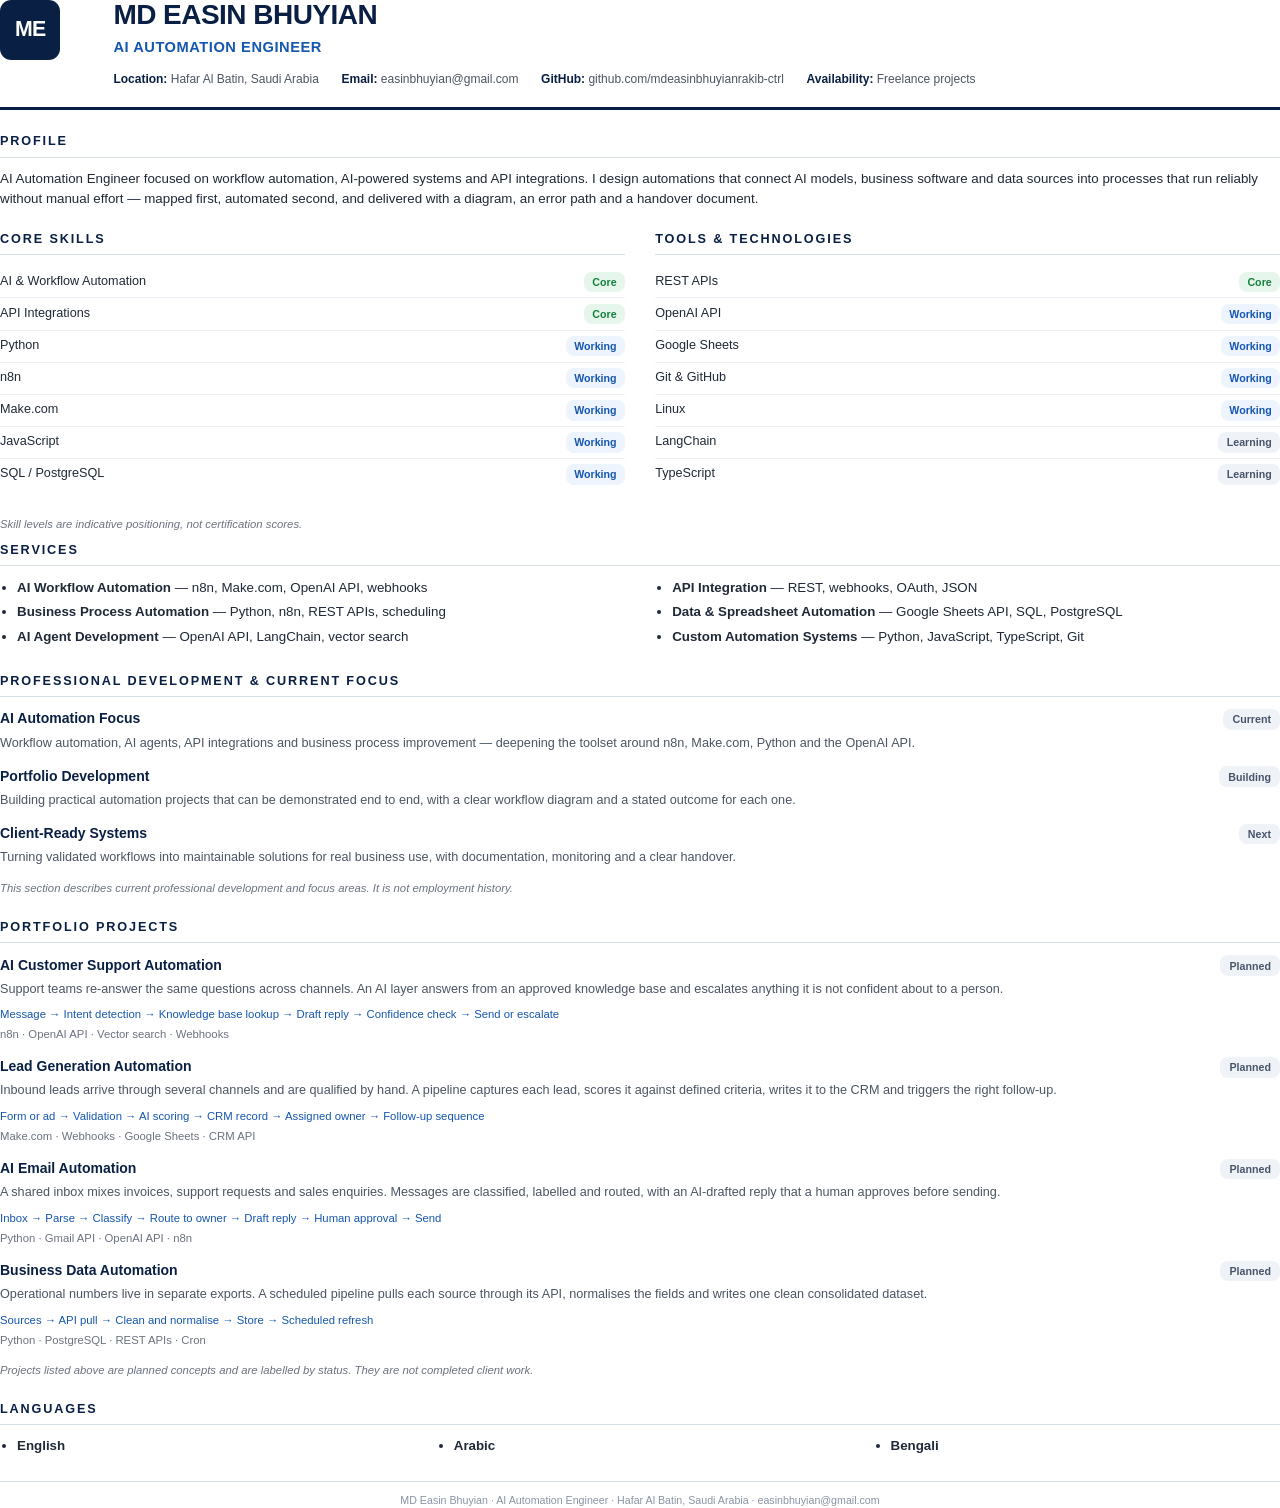
==== cv/cv-source.html @ d54d624d "Rebuild portfolio as a data-driven static site for Cloudflare Pages Restructures the single-file pag" ====
<!DOCTYPE html>
<html lang="en">
<head>
<meta charset="utf-8">
<title>MD Easin Bhuyian — CV</title>
<style>
  @page{size:A4;margin:14mm 15mm}
  *{box-sizing:border-box}
  body{margin:0;font-family:"Liberation Sans","Inter",Arial,Helvetica,sans-serif;
       color:#1F2937;font-size:10pt;line-height:1.5}
  h1,h2,h3{margin:0;color:#0A1F44}
  a{color:#1557B0;text-decoration:none}

  .head{display:flex;gap:14mm;align-items:flex-start;border-bottom:2.5pt solid #0A1F44;padding-bottom:5mm;margin-bottom:6mm}
  .head .mark{width:16mm;height:16mm;border-radius:3mm;background:#0A1F44;color:#fff;
    display:flex;align-items:center;justify-content:center;font-size:16pt;font-weight:700;flex:none;letter-spacing:-.5pt}
  .head h1{font-size:21pt;font-weight:700;letter-spacing:-.4pt;line-height:1.1}
  .head .role{font-size:11pt;font-weight:600;color:#1557B0;margin-top:1.5mm;letter-spacing:.4pt;text-transform:uppercase}
  .head .meta{margin-top:3mm;font-size:9pt;color:#4B5563;display:flex;flex-wrap:wrap;gap:1.5mm 6mm}
  .head .meta b{color:#0A1F44;font-weight:600}

  section{margin-bottom:5.5mm;break-inside:avoid}
  h2{font-size:9.5pt;font-weight:700;letter-spacing:1.4pt;text-transform:uppercase;color:#0A1F44;
     border-bottom:.7pt solid #D6DEEA;padding-bottom:1.4mm;margin-bottom:3mm}
  p{margin:0 0 2mm}
  ul{margin:0;padding-inline-start:4.5mm}
  li{margin-bottom:1.2mm}

  .cols{display:flex;gap:8mm}
  .cols>div{flex:1}

  .skill-row{display:flex;justify-content:space-between;gap:4mm;
    padding:1.4mm 0;border-bottom:.5pt solid #EDF1F7;font-size:9.5pt}
  .skill-row:last-child{border-bottom:0}
  .lvl{font-size:8pt;font-weight:600;border-radius:6pt;padding:.6mm 2.2mm;white-space:nowrap}
  .lvl.core{background:#E7F6EC;color:#15803D}
  .lvl.working{background:#EDF4FE;color:#1557B0}
  .lvl.learning{background:#EFF2F7;color:#475569}

  .entry{margin-bottom:3.5mm;break-inside:avoid}
  .entry .top{display:flex;justify-content:space-between;gap:4mm;align-items:baseline}
  .entry h3{font-size:10.5pt;font-weight:700}
  .entry .tagx{font-size:8pt;font-weight:600;color:#475569;background:#EFF2F7;border-radius:6pt;padding:.6mm 2.4mm;white-space:nowrap}
  .entry p{font-size:9.5pt;color:#4B5563;margin-top:1mm}
  .entry .flow{font-size:8.5pt;color:#1557B0;margin-top:1mm}
  .entry .stack{font-size:8.5pt;color:#6B7280;margin-top:.8mm}

  .note{font-size:8.5pt;color:#6B7280;font-style:italic;margin-top:1.5mm}
  .foot{border-top:.7pt solid #D6DEEA;padding-top:2.5mm;font-size:8pt;color:#8A94A6;text-align:center}
</style>
</head>
<body>

<div class="head">
  <div class="mark">ME</div>
  <div>
    <h1>MD EASIN BHUYIAN</h1>
    <div class="role">AI Automation Engineer</div>
    <div class="meta">
      <span><b>Location:</b> Hafar Al Batin, Saudi Arabia</span>
      <span><b>Email:</b> easinbhuyian@gmail.com</span>
      <span><b>GitHub:</b> github.com/mdeasinbhuyianrakib-ctrl</span>
      <span><b>Availability:</b> Freelance projects</span>
    </div>
  </div>
</div>

<section>
  <h2>Profile</h2>
  <p>AI Automation Engineer focused on workflow automation, AI-powered systems and API integrations. I design
  automations that connect AI models, business software and data sources into processes that run reliably without
  manual effort — mapped first, automated second, and delivered with a diagram, an error path and a handover document.</p>
</section>

<div class="cols">
  <div>
    <section>
      <h2>Core Skills</h2>
      <div class="skill-row"><span>AI &amp; Workflow Automation</span><span class="lvl core">Core</span></div>
      <div class="skill-row"><span>API Integrations</span><span class="lvl core">Core</span></div>
      <div class="skill-row"><span>Python</span><span class="lvl working">Working</span></div>
      <div class="skill-row"><span>n8n</span><span class="lvl working">Working</span></div>
      <div class="skill-row"><span>Make.com</span><span class="lvl working">Working</span></div>
      <div class="skill-row"><span>JavaScript</span><span class="lvl working">Working</span></div>
      <div class="skill-row"><span>SQL / PostgreSQL</span><span class="lvl working">Working</span></div>
    </section>
  </div>
  <div>
    <section>
      <h2>Tools &amp; Technologies</h2>
      <div class="skill-row"><span>REST APIs</span><span class="lvl core">Core</span></div>
      <div class="skill-row"><span>OpenAI API</span><span class="lvl working">Working</span></div>
      <div class="skill-row"><span>Google Sheets</span><span class="lvl working">Working</span></div>
      <div class="skill-row"><span>Git &amp; GitHub</span><span class="lvl working">Working</span></div>
      <div class="skill-row"><span>Linux</span><span class="lvl working">Working</span></div>
      <div class="skill-row"><span>LangChain</span><span class="lvl learning">Learning</span></div>
      <div class="skill-row"><span>TypeScript</span><span class="lvl learning">Learning</span></div>
    </section>
  </div>
</div>
<p class="note">Skill levels are indicative positioning, not certification scores.</p>

<section>
  <h2>Services</h2>
  <div class="cols">
    <div>
      <ul>
        <li><b>AI Workflow Automation</b> — n8n, Make.com, OpenAI API, webhooks</li>
        <li><b>Business Process Automation</b> — Python, n8n, REST APIs, scheduling</li>
        <li><b>AI Agent Development</b> — OpenAI API, LangChain, vector search</li>
      </ul>
    </div>
    <div>
      <ul>
        <li><b>API Integration</b> — REST, webhooks, OAuth, JSON</li>
        <li><b>Data &amp; Spreadsheet Automation</b> — Google Sheets API, SQL, PostgreSQL</li>
        <li><b>Custom Automation Systems</b> — Python, JavaScript, TypeScript, Git</li>
      </ul>
    </div>
  </div>
</section>

<section>
  <h2>Professional Development &amp; Current Focus</h2>
  <div class="entry">
    <div class="top"><h3>AI Automation Focus</h3><span class="tagx">Current</span></div>
    <p>Workflow automation, AI agents, API integrations and business process improvement — deepening the toolset
    around n8n, Make.com, Python and the OpenAI API.</p>
  </div>
  <div class="entry">
    <div class="top"><h3>Portfolio Development</h3><span class="tagx">Building</span></div>
    <p>Building practical automation projects that can be demonstrated end to end, with a clear workflow diagram
    and a stated outcome for each one.</p>
  </div>
  <div class="entry">
    <div class="top"><h3>Client-Ready Systems</h3><span class="tagx">Next</span></div>
    <p>Turning validated workflows into maintainable solutions for real business use, with documentation,
    monitoring and a clear handover.</p>
  </div>
  <p class="note">This section describes current professional development and focus areas. It is not employment history.</p>
</section>

<section>
  <h2>Portfolio Projects</h2>
  <div class="entry">
    <div class="top"><h3>AI Customer Support Automation</h3><span class="tagx">Planned</span></div>
    <p>Support teams re-answer the same questions across channels. An AI layer answers from an approved knowledge
    base and escalates anything it is not confident about to a person.</p>
    <div class="flow">Message → Intent detection → Knowledge base lookup → Draft reply → Confidence check → Send or escalate</div>
    <div class="stack">n8n · OpenAI API · Vector search · Webhooks</div>
  </div>
  <div class="entry">
    <div class="top"><h3>Lead Generation Automation</h3><span class="tagx">Planned</span></div>
    <p>Inbound leads arrive through several channels and are qualified by hand. A pipeline captures each lead,
    scores it against defined criteria, writes it to the CRM and triggers the right follow-up.</p>
    <div class="flow">Form or ad → Validation → AI scoring → CRM record → Assigned owner → Follow-up sequence</div>
    <div class="stack">Make.com · Webhooks · Google Sheets · CRM API</div>
  </div>
  <div class="entry">
    <div class="top"><h3>AI Email Automation</h3><span class="tagx">Planned</span></div>
    <p>A shared inbox mixes invoices, support requests and sales enquiries. Messages are classified, labelled and
    routed, with an AI-drafted reply that a human approves before sending.</p>
    <div class="flow">Inbox → Parse → Classify → Route to owner → Draft reply → Human approval → Send</div>
    <div class="stack">Python · Gmail API · OpenAI API · n8n</div>
  </div>
  <div class="entry">
    <div class="top"><h3>Business Data Automation</h3><span class="tagx">Planned</span></div>
    <p>Operational numbers live in separate exports. A scheduled pipeline pulls each source through its API,
    normalises the fields and writes one clean consolidated dataset.</p>
    <div class="flow">Sources → API pull → Clean and normalise → Store → Scheduled refresh</div>
    <div class="stack">Python · PostgreSQL · REST APIs · Cron</div>
  </div>
  <p class="note">Projects listed above are planned concepts and are labelled by status. They are not completed client work.</p>
</section>

<section>
  <h2>Languages</h2>
  <div class="cols">
    <div><ul><li><b>English</b></li></ul></div>
    <div><ul><li><b>Arabic</b></li></ul></div>
    <div><ul><li><b>Bengali</b></li></ul></div>
  </div>
</section>

<div class="foot">MD Easin Bhuyian · AI Automation Engineer · Hafar Al Batin, Saudi Arabia · easinbhuyian@gmail.com</div>

</body>
</html>
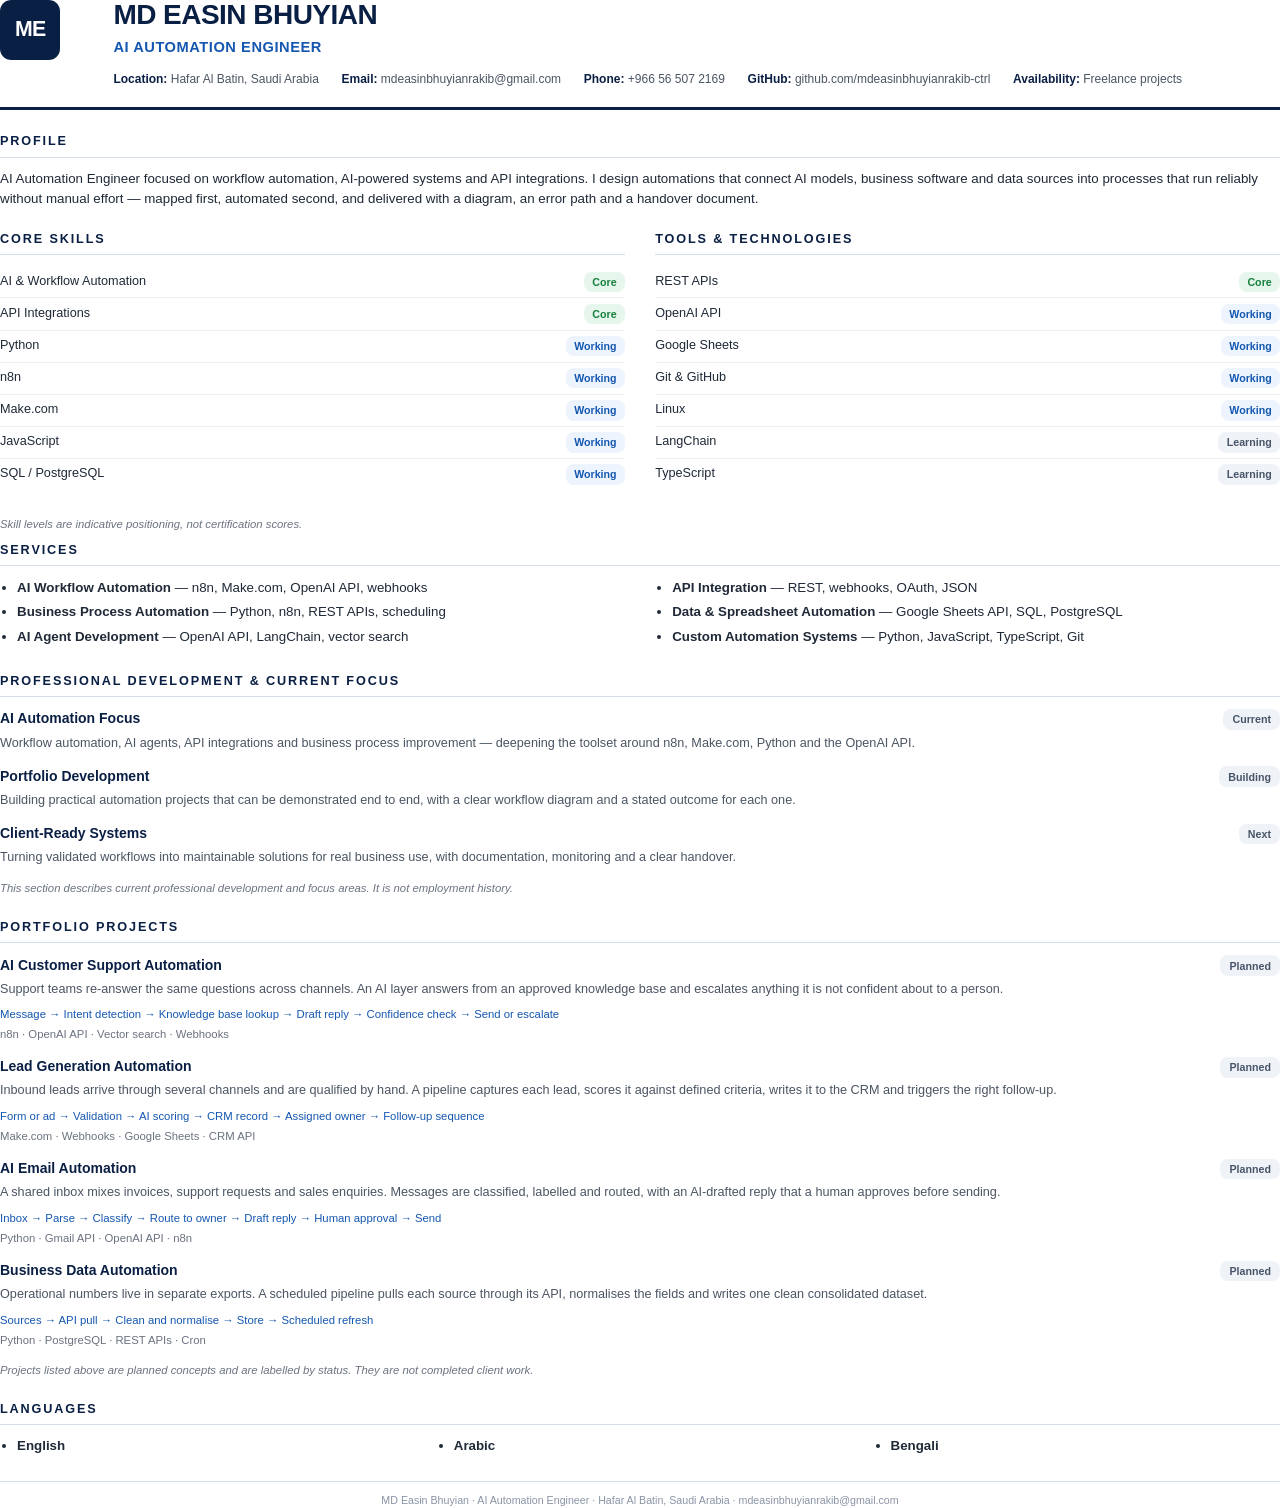
==== commit 244d0e88: "Set verified email, phone and WhatsApp Contact details supplied by the owner: - email switched to md" ====
--- a/cv/cv-source.html
+++ b/cv/cv-source.html
@@ -58,7 +58,8 @@
     <div class="role">AI Automation Engineer</div>
     <div class="meta">
       <span><b>Location:</b> Hafar Al Batin, Saudi Arabia</span>
-      <span><b>Email:</b> easinbhuyian@gmail.com</span>
+      <span><b>Email:</b> mdeasinbhuyianrakib@gmail.com</span>
+      <span><b>Phone:</b> +966 56 507 2169</span>
       <span><b>GitHub:</b> github.com/mdeasinbhuyianrakib-ctrl</span>
       <span><b>Availability:</b> Freelance projects</span>
     </div>
@@ -182,7 +183,7 @@
   </div>
 </section>
 
-<div class="foot">MD Easin Bhuyian · AI Automation Engineer · Hafar Al Batin, Saudi Arabia · easinbhuyian@gmail.com</div>
+<div class="foot">MD Easin Bhuyian · AI Automation Engineer · Hafar Al Batin, Saudi Arabia · mdeasinbhuyianrakib@gmail.com</div>
 
 </body>
 </html>
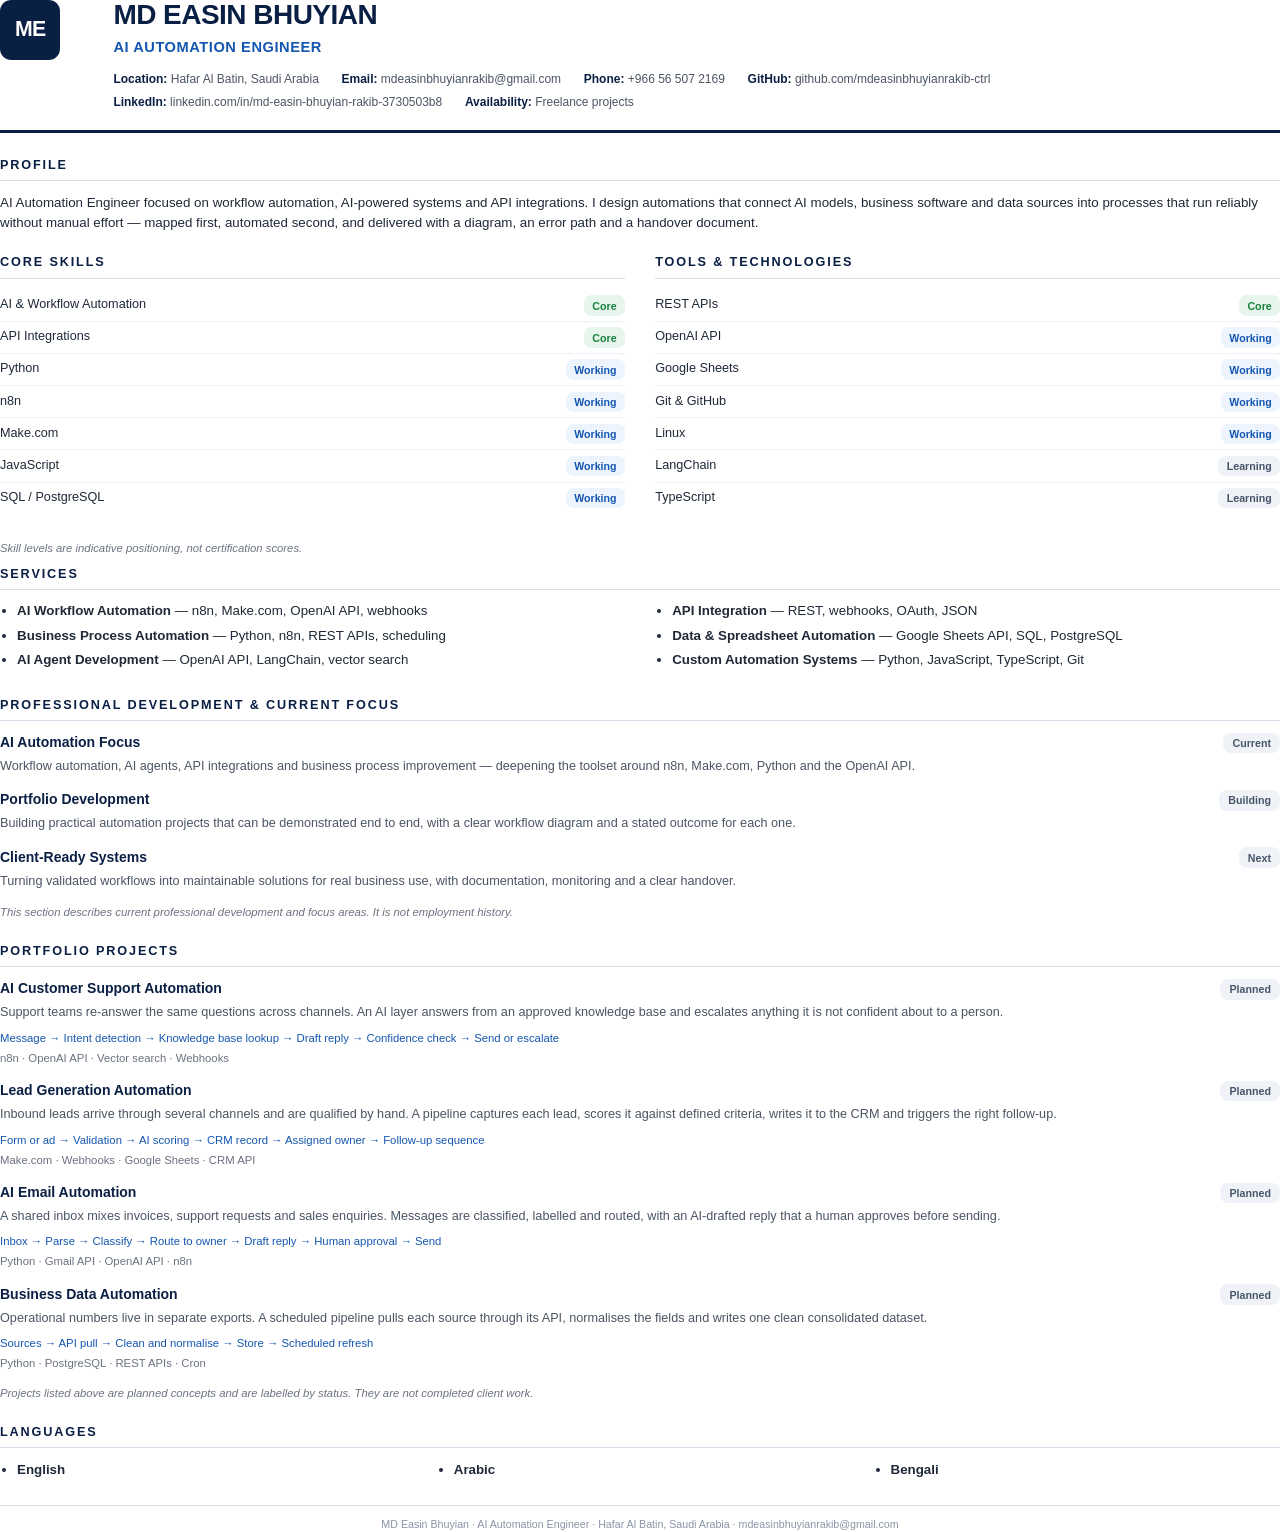
==== commit 2f3d5444: "Add LinkedIn profile Stored the canonical profile URL with the app-share tracking parameters (utm_so" ====
--- a/cv/cv-source.html
+++ b/cv/cv-source.html
@@ -61,6 +61,7 @@
       <span><b>Email:</b> mdeasinbhuyianrakib@gmail.com</span>
       <span><b>Phone:</b> +966 56 507 2169</span>
       <span><b>GitHub:</b> github.com/mdeasinbhuyianrakib-ctrl</span>
+      <span><b>LinkedIn:</b> linkedin.com/in/md-easin-bhuyian-rakib-3730503b8</span>
       <span><b>Availability:</b> Freelance projects</span>
     </div>
   </div>
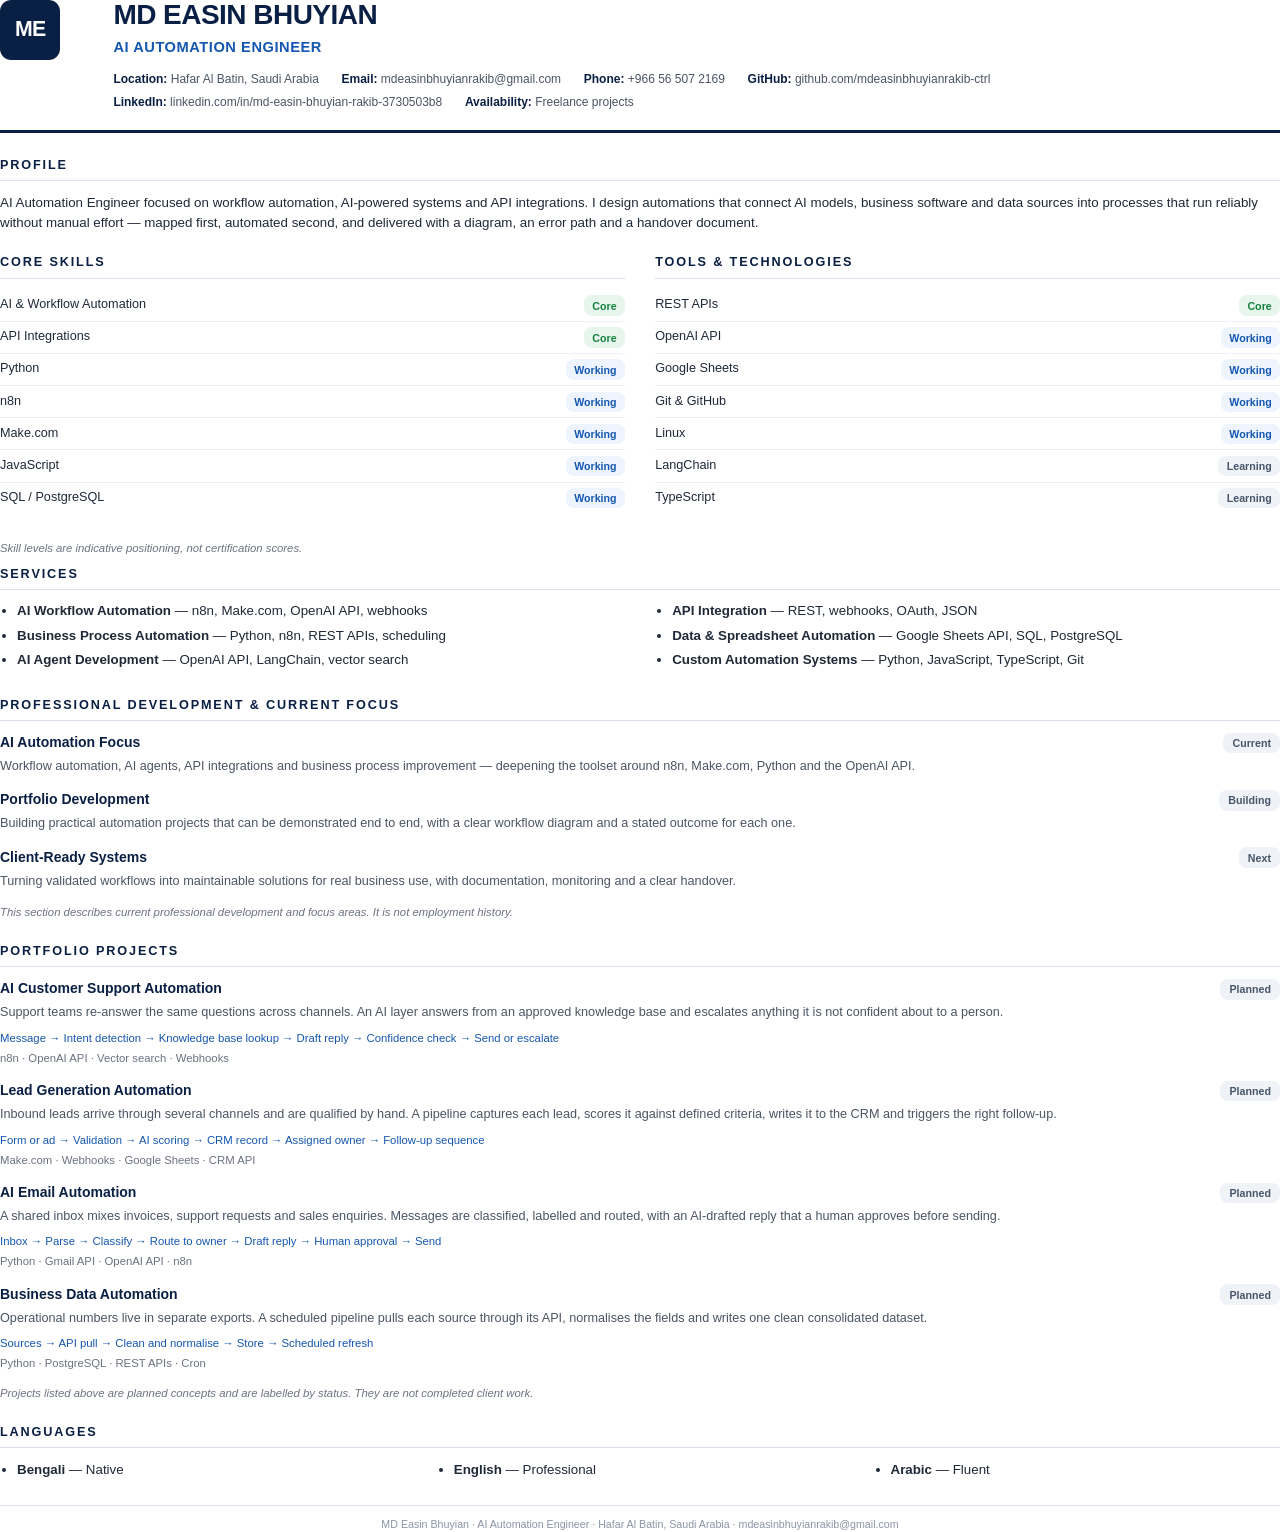
==== commit 583b2cfb: "Add language proficiency levels Levels confirmed by the owner: Bengali native, English professional," ====
--- a/cv/cv-source.html
+++ b/cv/cv-source.html
@@ -178,9 +178,9 @@
 <section>
   <h2>Languages</h2>
   <div class="cols">
-    <div><ul><li><b>English</b></li></ul></div>
-    <div><ul><li><b>Arabic</b></li></ul></div>
-    <div><ul><li><b>Bengali</b></li></ul></div>
+    <div><ul><li><b>Bengali</b> — Native</li></ul></div>
+    <div><ul><li><b>English</b> — Professional</li></ul></div>
+    <div><ul><li><b>Arabic</b> — Fluent</li></ul></div>
   </div>
 </section>
 
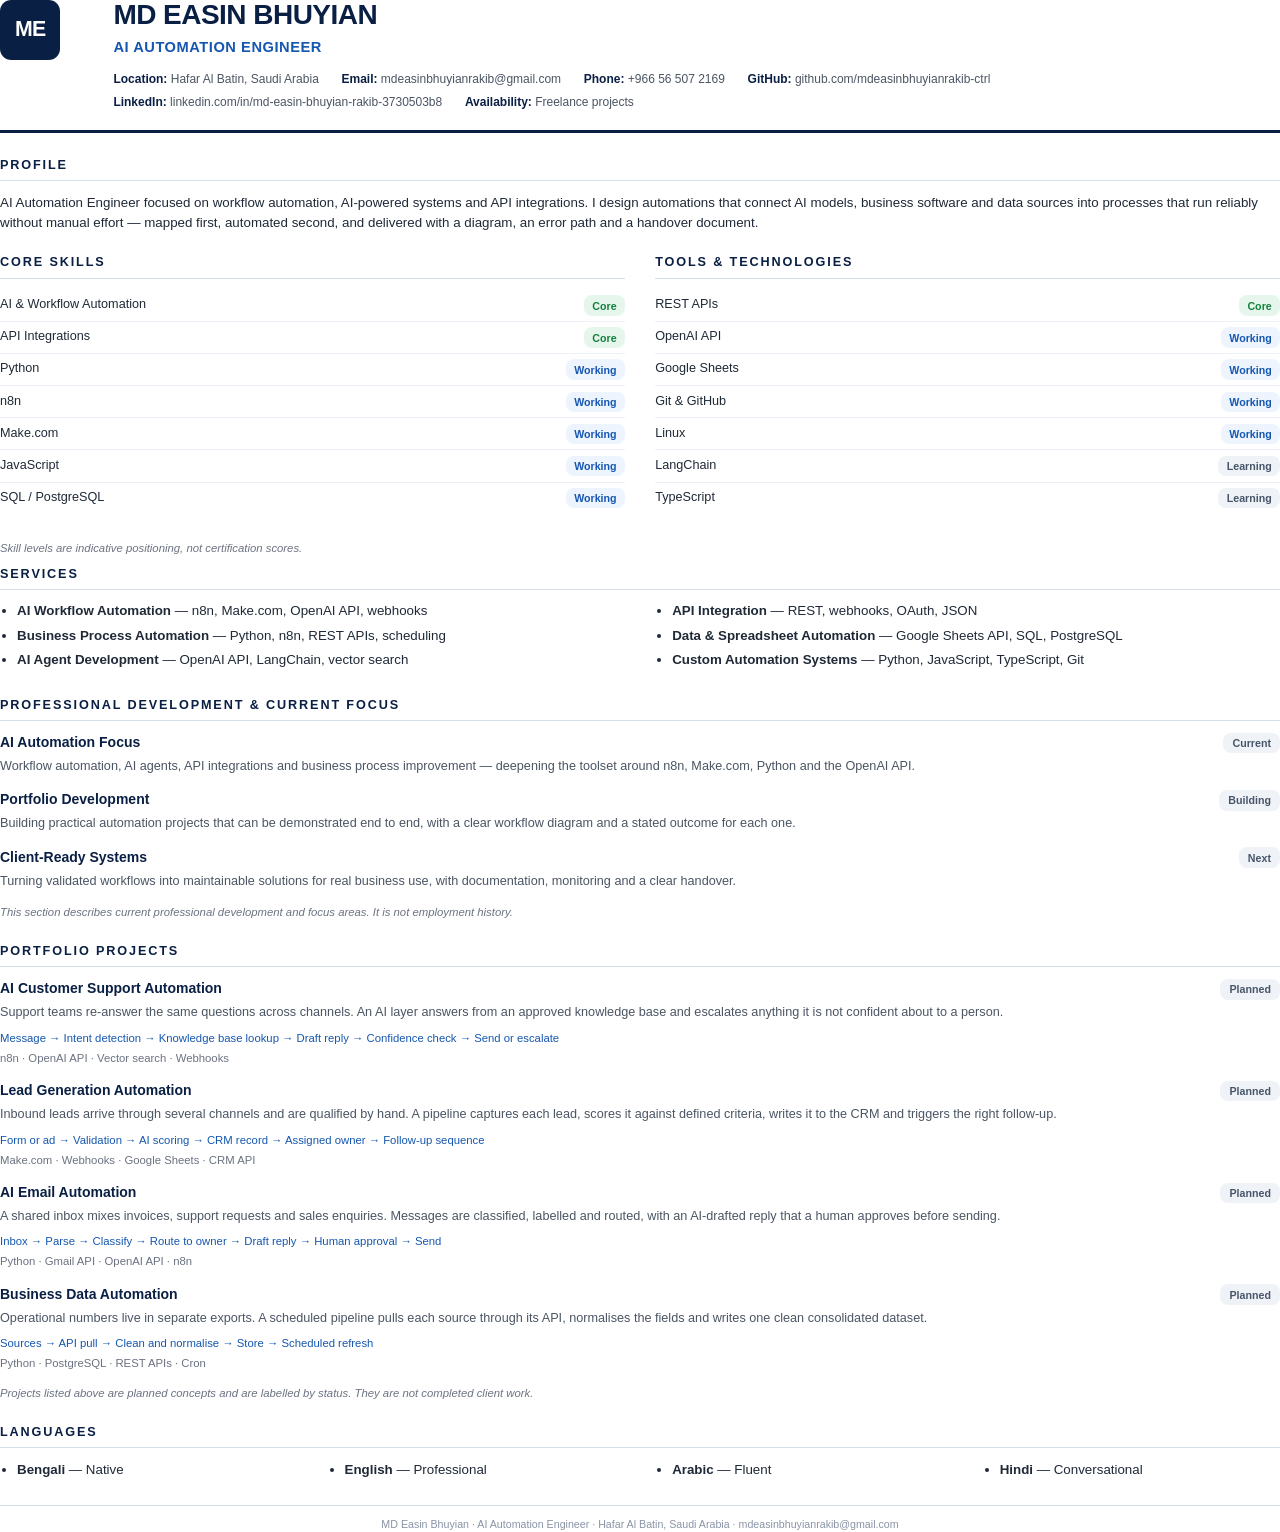
==== commit c1d13d77: "Add Hindi and derive every language list from the data Hindi added at conversational level, matching" ====
--- a/cv/cv-source.html
+++ b/cv/cv-source.html
@@ -181,6 +181,7 @@
     <div><ul><li><b>Bengali</b> — Native</li></ul></div>
     <div><ul><li><b>English</b> — Professional</li></ul></div>
     <div><ul><li><b>Arabic</b> — Fluent</li></ul></div>
+    <div><ul><li><b>Hindi</b> — Conversational</li></ul></div>
   </div>
 </section>
 
